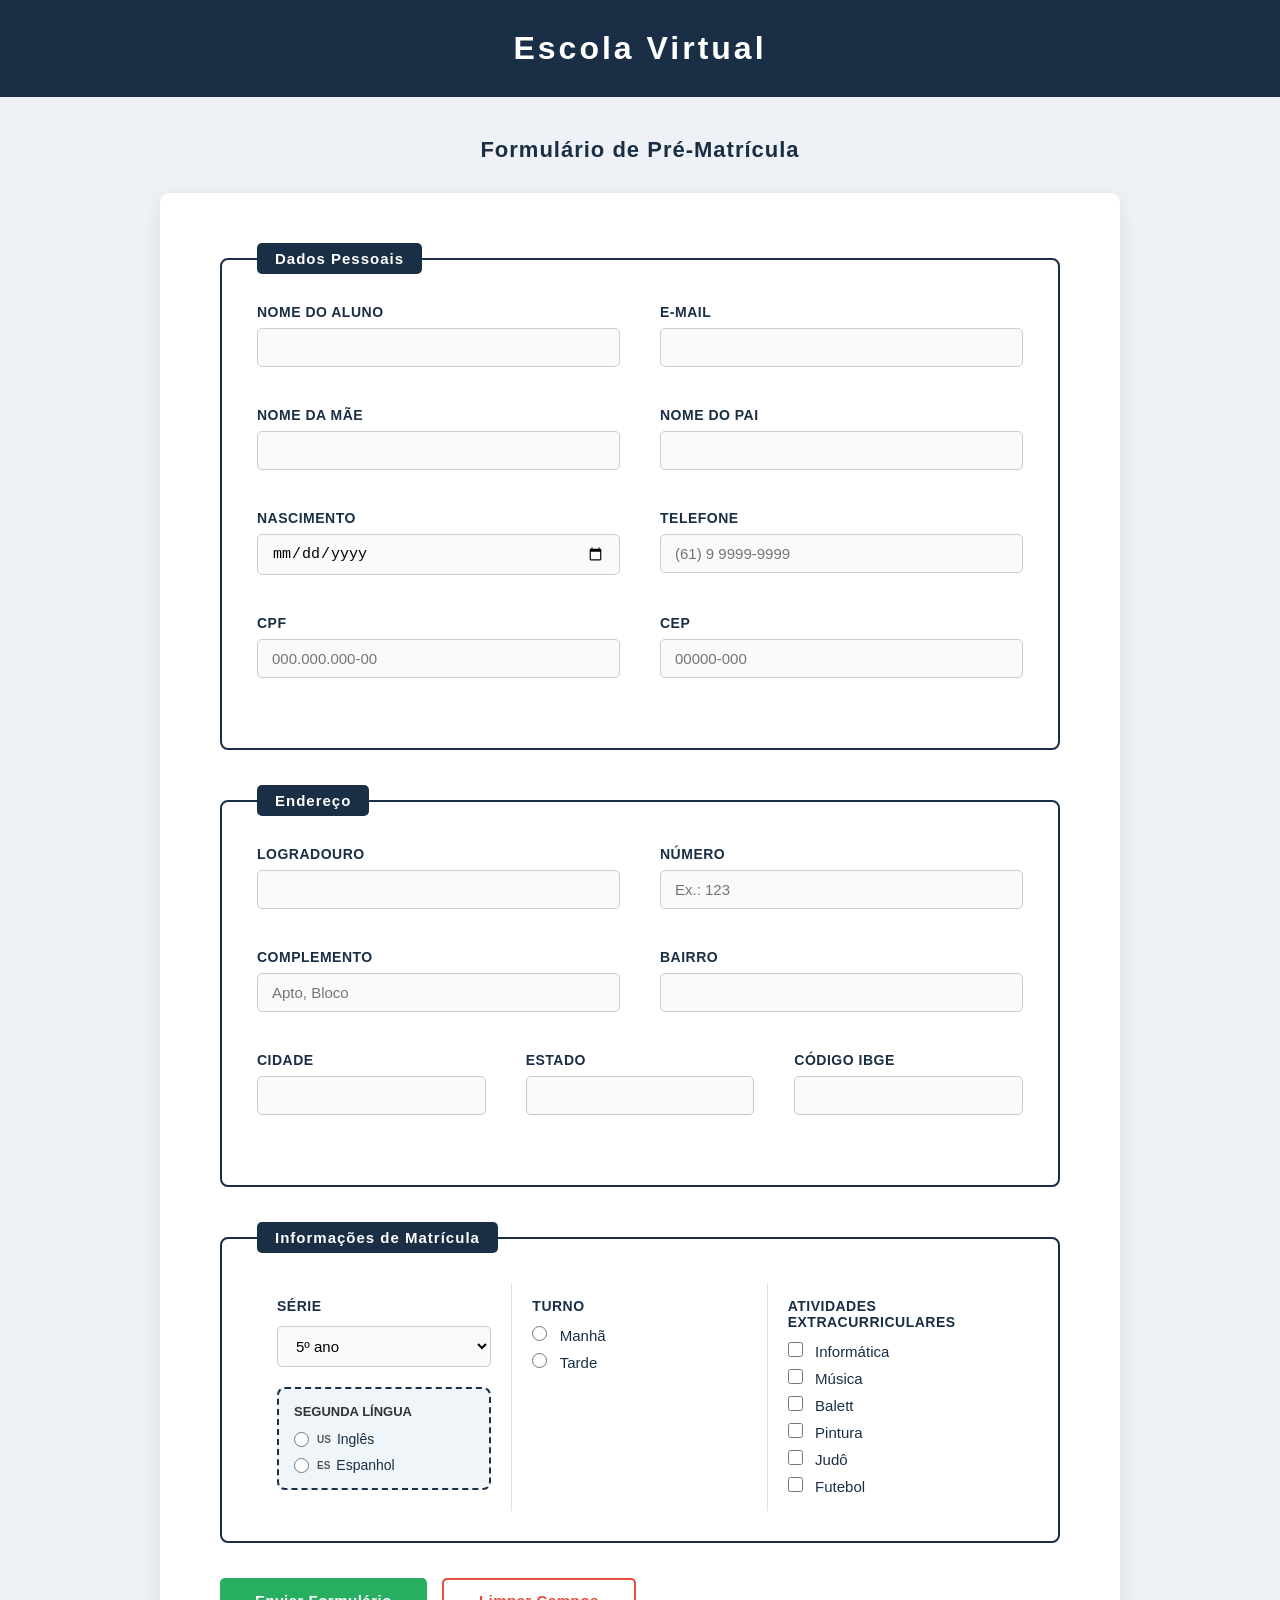
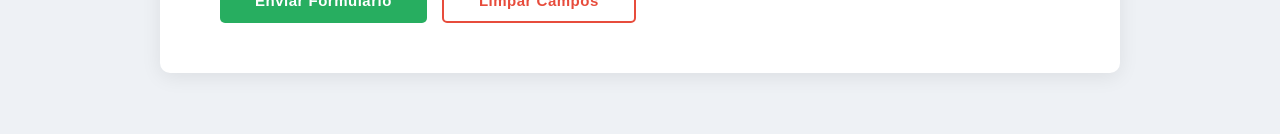
==== projetos/aula04/index.html @ 95add876 "Aula 04 - Javascript e adição de campos" ====
<!DOCTYPE html>
<html lang="pt-BR">

<head>
  <meta charset="UTF-8">
  <title>Escola Virtual</title>
  <link rel="stylesheet" href="style.css">
</head>

<body>

  <h1>Escola Virtual</h1>
  <h2>Formulário de Pré-Matrícula</h2>

  <form action="" method="post">

    <fieldset>
      <legend><strong>Dados Pessoais</strong></legend>

      <div class="campo-grupo">
        <div class="campo">
          <label for="nome_aluno">Nome do Aluno</label>
          <input type="text" id="nome_aluno" name="nome_aluno" required>
        </div>
        <div class="campo">
          <label for="email">E-Mail</label>
          <input type="email" id="email" name="email">
        </div>
      </div>

      <div class="campo-grupo">
        <div class="campo">
          <label for="nome_mae">Nome da Mãe</label>
          <input type="text" id="nome_mae" name="nome_mae">
        </div>
        <div class="campo">
          <label for="nome_pai">Nome do Pai</label>
          <input type="text" id="nome_pai" name="nome_pai">
        </div>
      </div>

      <div class="campo-grupo">
        <div class="campo">
          <label for="nascimento">Nascimento</label>
          <input type="date" id="nascimento" name="nascimento">
        </div>
        <div class="campo">
          <label for="telefone">Telefone</label>
          <input type="text" id="telefone" name="telefone" maxlength="15" placeholder="(61) 9 9999-9999">
        </div>
      </div>

      <div class="campo-grupo">
        <div class="campo">
          <label for="cpf">CPF</label>
          <input type="text" id="cpf" name="cpf" maxlength="14" placeholder="000.000.000-00">
        </div>
        <div class="campo">
          <label for="cep">CEP</label>
          <input type="text" id="cep" name="cep" maxlength="9" placeholder="00000-000">
        </div>
      </div>

    </fieldset>

    <fieldset>
      <legend><strong>Endereço</strong></legend>

      <div class="campo-grupo">
        <div class="campo">
          <label for="logradouro">Logradouro</label>
          <input type="text" id="logradouro" name="logradouro" required>
        </div>
        <div class="campo">
          <label for="numero">Número</label>
          <input type="text" id="numero" name="numero" placeholder="Ex.: 123">
        </div>
      </div>

      <div class="campo-grupo">
        <div class="campo">
          <label for="complemento">Complemento</label>
          <input type="text" id="complemento" name="complemento" placeholder="Apto, Bloco">
        </div>
        <div class="campo">
          <label for="bairro">Bairro</label>
          <input type="text" id="bairro" name="bairro">
        </div>
      </div>

      <div class="campo-grupo-tres">
        <div class="campo">
          <label for="cidade">Cidade</label>
          <input type="text" id="cidade" name="cidade">
        </div>
        <div class="campo">
          <label for="estado">Estado</label>
          <input type="text" id="estado" name="estado">
        </div>
        <div class="campo">
          <label for="ibge">Código IBGE</label>
          <input type="text" id="cpf" name="ibge">
        </div>
      </div>

    </fieldset>

    <fieldset>
      <legend><strong>Informações de Matrícula</strong></legend>

      <table>
        <tr valign="top">
          <td>
            <strong>Série</strong>
            <select id="serie" name="serie">
              <option value="pre-escolar">Pré-escolar</option>
              <option value="1ano">1º ano</option>
              <option value="2ano">2º ano</option>
              <option value="3ano">3º ano</option>
              <option value="4ano">4º ano</option>
              <option value="5ano" selected>5º ano</option>
            </select>

            <div class="segunda-lingua">
              <strong>SEGUNDA LÍNGUA</strong>
              <div class="opcao-lingua">
                <input type="radio" name="lingua" id="ingles" value="ingles">
                <label for="ingles"><span class="sigla">US</span> Inglês</label>
              </div>
              <div class="opcao-lingua">
                <input type="radio" name="lingua" id="espanhol" value="espanhol">
                <label for="espanhol"><span class="sigla">ES</span> Espanhol</label>
              </div>
            </div>
          </td>

          <td>
            <strong>Turno</strong>
            <input type="radio" name="turno" id="manha" value="manha">
            <label for="manha">Manhã</label><br>
            <input type="radio" name="turno" id="tarde" value="tarde">
            <label for="tarde">Tarde</label>
          </td>

          <td>
            <strong>Atividades Extracurriculares</strong>
            <input type="checkbox" name="atividades" id="informatica" value="informatica">
            <label for="informatica">Informática</label><br>

            <input type="checkbox" name="atividades" id="musica" value="musica">
            <label for="musica">Música</label><br>

            <input type="checkbox" name="atividades" id="balet" value="balet">
            <label for="balet">Balett</label><br>

            <input type="checkbox" name="atividades" id="pintura" value="pintura">
            <label for="pintura">Pintura</label><br>

            <input type="checkbox" name="atividades" id="judo" value="judo">
            <label for="judo">Judô</label><br>

            <input type="checkbox" name="atividades" id="futebol" value="futebol">
            <label for="futebol">Futebol</label>
          </td>
        </tr>
      </table>
    </fieldset>

    <div class="botoes">
      <input type="submit" value="Enviar Formulário">
      <input type="reset" value="Limpar Campos">
    </div>

  </form>

</body>

<script>
  const campoCep = document.getElementById('cep');
  campoCep.addEventListener('input', function () {
    let valor = this.value.replace(/\D/g, ``);
    if (valor.length > 5) {
      valor = valor.slice(0, 5) + '-' + valor.slice(5, 8);
    }
    this.value = valor;
  })

  const campoCpf = document.getElementById('cpf');
  campoCpf.addEventListener('input', function () {
    let valor = this.value.replace(/\D/g, ``);
    if (valor.length > 11) {
      valor = valor.slice(0, 11);
    }
    if (valor.length > 9) {
      valor = valor.slice(0, 3) + '.' + valor.slice(3, 6) + '.' + valor.slice(6, 9) + '-' + valor.slice(9);
    } else if (valor.length > 6) {
      valor = valor.slice(0, 3) + '.' + valor.slice(3, 6) + '.' + valor.slice(6);
    } else if (valor.length > 3) {
      valor = valor.slice(0, 3) + '.' + valor.slice(3);
    }
    this.value = valor;
  });
</script>

</html>
---- projetos/aula04/style.css ----
/* =============================================
   RESET BÁSICO
============================================= */
* {
  margin: 0;
  padding: 0;
  box-sizing: border-box;
}

/* =============================================
   BODY
============================================= */
body {
  font-family: Arial, sans-serif;
  font-size: 16px;
  background-color: #eef1f5;
  color: #333333;
  min-height: 100vh;
}

/* =============================================
   CABEÇALHO
============================================= */
h1 {
  background-color: #1a2f45;
  color: #ffffff;
  text-align: center;
  padding: 30px 20px;
  font-size: 32px;
  letter-spacing: 3px;
}

h2 {
  text-align: center;
  color: #1a2f45;
  margin: 40px 0 30px;
  font-size: 22px;
  letter-spacing: 1px;
}

/* =============================================
   FORMULÁRIO - Layout wide centralizado
============================================= */
form {
  width: 90%;
  max-width: 960px;
  margin: 0 auto 60px auto;
  background-color: #ffffff;
  padding: 50px 60px;
  border-radius: 10px;
  box-shadow: 0 4px 20px rgba(0, 0, 0, 0.08);
}

/* =============================================
   FIELDSET
============================================= */
fieldset {
  border: 2px solid #1a2f45;
  border-radius: 8px;
  padding: 30px 35px;
  margin-bottom: 35px;
}

legend {
  background-color: #1a2f45;
  color: #ffffff;
  padding: 7px 18px;
  border-radius: 5px;
  font-size: 15px;
  letter-spacing: 1px;
}

/* =============================================
   GRID DE CAMPOS - Duas colunas
============================================= */
.campo-grupo {
  display: grid;
  grid-template-columns: 1fr 1fr;
  gap: 20px 40px;
  margin-bottom: 20px;
}

/* =============================================
   GRID DE CAMPOS - Três colunas
============================================= */
.campo-grupo-tres {
    display: grid;
    grid-template-columns: 1fr 1fr 1fr;
    gap: 20px 40px;
    margin-bottom: 20px;
  }

/* =============================================
   CADA CAMPO INDIVIDUAL
============================================= */
.campo {
  display: flex;
  flex-direction: column;
  margin-bottom: 20px;
}

/* =============================================
   NASCIMENTO E TELEFONE - linha inline
============================================= */
.campo-inline {
  display: flex;
  align-items: center;
  gap: 10px;
  flex-wrap: wrap;
  margin-bottom: 20px;
}

.campo-inline label {
  margin-bottom: 0;
  white-space: nowrap;
}

/* =============================================
   LABELS
============================================= */
label {
  display: inline-block;
  margin-bottom: 8px;
  font-weight: bold;
  color: #1a2f45;
  font-size: 14px;
  text-transform: uppercase;
  letter-spacing: 0.5px;
}

/* =============================================
   INPUTS - Regra geral para todos os tipos
============================================= */
input[type="text"],
input[type="email"],
input[type="date"] {
  padding: 10px 14px;
  border: 1px solid #cccccc;
  border-radius: 5px;
  font-size: 15px;
  background-color: #fafafa;
  transition: border-color 0.3s, box-shadow 0.3s;
}

/* Inputs que ocupam largura total */
.campo input[type="text"],
.campo input[type="email"],
.campo input[type="date"] {
  width: 100%;
}

/* Inputs dentro da linha inline ficam com tamanho automático */
.campo-inline input[type="text"] {
  width: auto;
}

/* Efeito de foco em todos os inputs */
input[type="text"]:focus,
input[type="email"]:focus,
input[type="date"]:focus {
  border-color: #1a2f45;
  box-shadow: 0 0 0 3px rgba(26, 47, 69, 0.1);
  outline: none;
  background-color: #ffffff;
}

/* =============================================
   SELECT
============================================= */
select {
  padding: 10px 14px;
  border: 1px solid #cccccc;
  border-radius: 5px;
  font-size: 15px;
  background-color: #fafafa;
  cursor: pointer;
  width: 100%;
  transition: border-color 0.3s;
}

select:focus {
  border-color: #1a2f45;
  outline: none;
}

/* =============================================
   TABELA DE MATRÍCULA
============================================= */
table {
  width: 100%;
  border-collapse: separate;
  border-spacing: 0;
}

td {
  padding: 15px 20px;
  vertical-align: top;
  border-right: 1px solid #e0e0e0;
  width: 33.33%;
}

td:last-child {
  border-right: none;
}

/* Título das colunas da tabela */
td > b,
td > strong {
  display: block;
  font-size: 14px;
  text-transform: uppercase;
  letter-spacing: 0.5px;
  color: #1a2f45;
  margin-bottom: 12px;
}

/* =============================================
   RADIO E CHECKBOX
============================================= */
input[type="radio"],
input[type="checkbox"] {
  margin-right: 8px;
  cursor: pointer;
  accent-color: #1a2f45;
  width: 15px;
  height: 15px;
}

/* Labels de radio e checkbox sem uppercase */
td label {
  text-transform: none;
  letter-spacing: 0;
  font-weight: normal;
  font-size: 15px;
  display: inline;
  margin-bottom: 0;
}

/* Espaçamento entre as linhas de checkbox/radio */
td br + input {
  margin-top: 8px;
}

/* =============================================
   ÁREA DOS BOTÕES
============================================= */
.botoes {
  display: flex;
  gap: 15px;
  margin-top: 10px;
}

input[type="submit"] {
  background-color: #27ae60;
  color: #ffffff;
  border: none;
  padding: 12px 35px;
  border-radius: 5px;
  font-size: 15px;
  font-weight: bold;
  cursor: pointer;
  letter-spacing: 0.5px;
  transition: background-color 0.3s, transform 0.1s;
}

input[type="submit"]:hover {
  background-color: #1e8449;
}

input[type="submit"]:active {
  transform: scale(0.98);
}

input[type="reset"] {
  background-color: #ffffff;
  color: #e74c3c;
  border: 2px solid #e74c3c;
  padding: 12px 35px;
  border-radius: 5px;
  font-size: 15px;
  font-weight: bold;
  cursor: pointer;
  letter-spacing: 0.5px;
  transition: background-color 0.3s, color 0.3s, transform 0.1s;
}

input[type="reset"]:hover {
  background-color: #e74c3c;
  color: #ffffff;
}

input[type="reset"]:active {
  transform: scale(0.98);
}

/* =============================================
   BLOCO SEGUNDA LÍNGUA
============================================= */
.segunda-lingua {
    background-color: #f0f5fa;
    border: 2px dashed #1a2f45;
    border-radius: 8px;
    padding: 15px;
    margin-top: 20px;
    width: 100%;
  }
  
  .segunda-lingua strong {
    font-size: 13px;
    margin-bottom: 12px;
    display: block;
  }
  
  .opcao-lingua {
    display: flex;
    align-items: center;
    margin-bottom: 10px;
  }
  
  .opcao-lingua:last-child {
    margin-bottom: 0;
  }
  
  .opcao-lingua label {
    font-size: 14px;
    cursor: pointer;
    display: flex;
    align-items: center;
    gap: 6px;
  }

  .sigla {
    font-size: 10px;
    font-weight: bold;
    color: #555;
    text-transform: uppercase;
  }
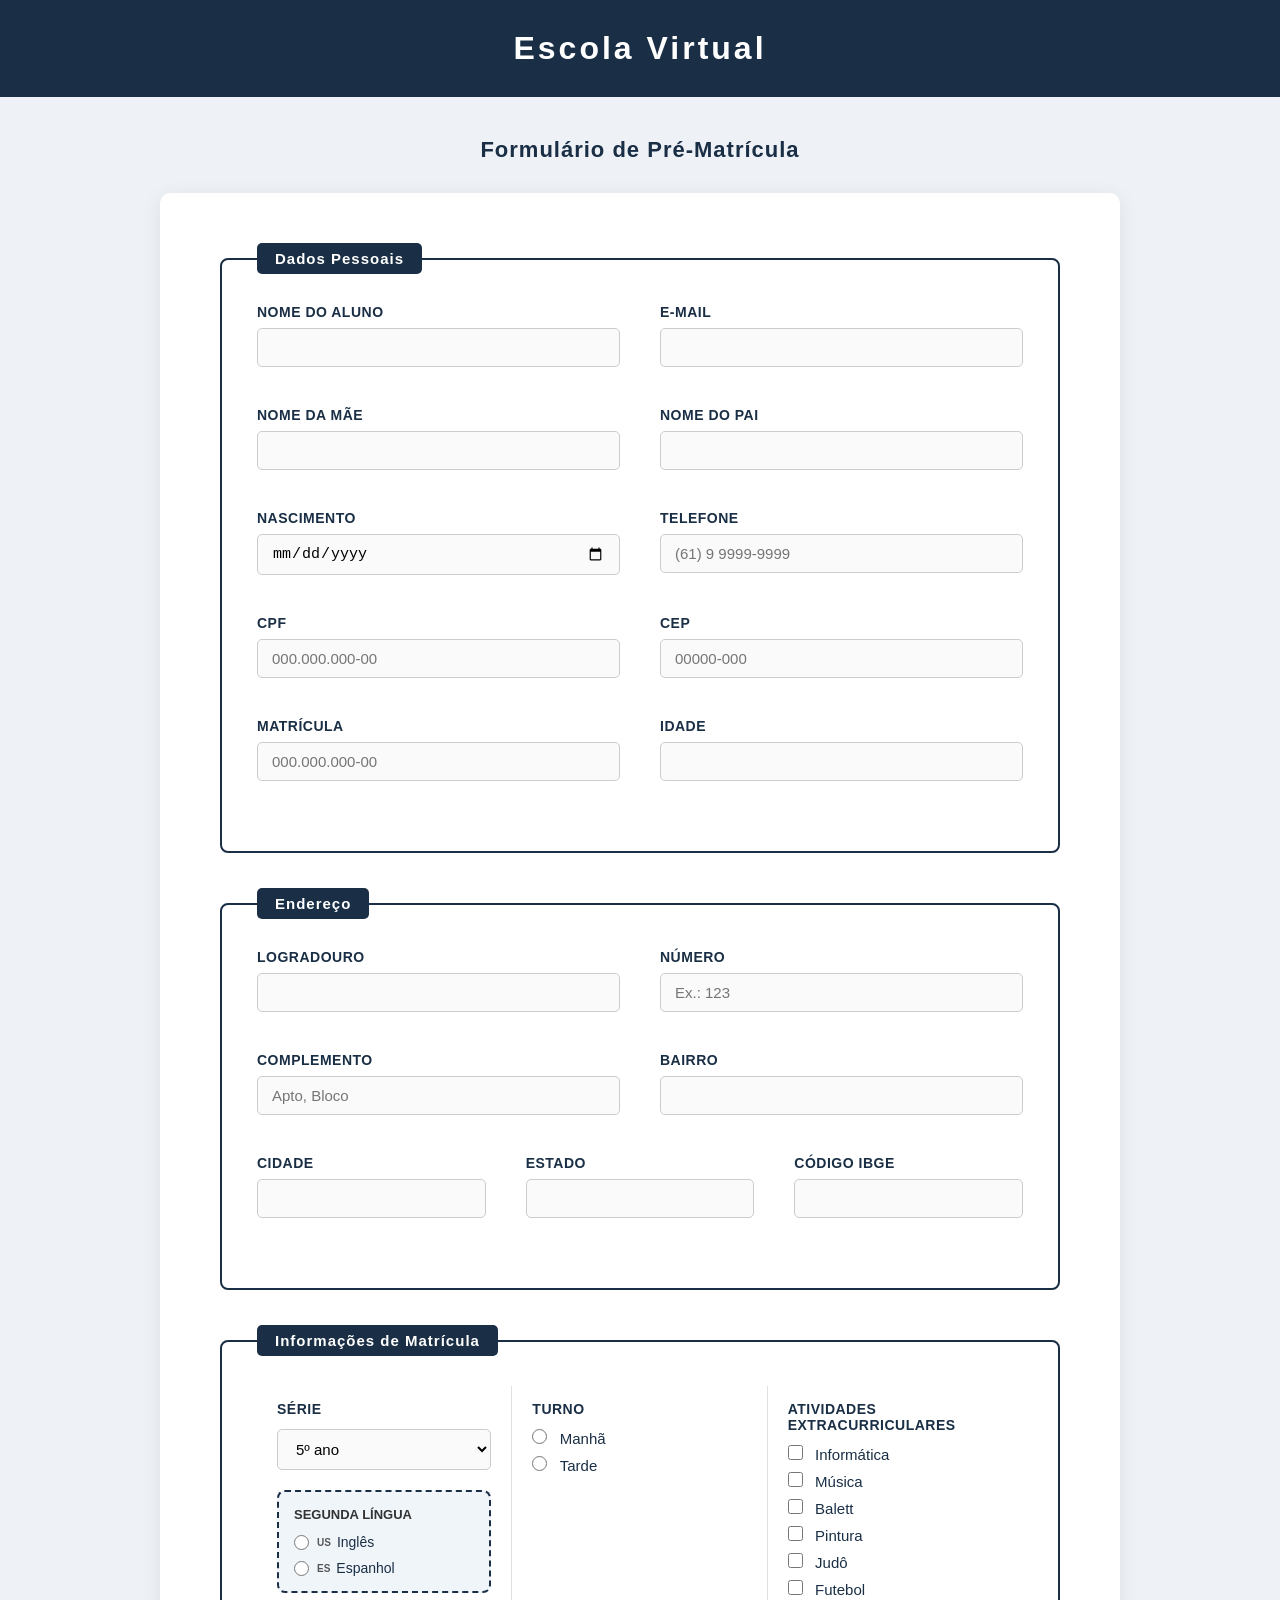
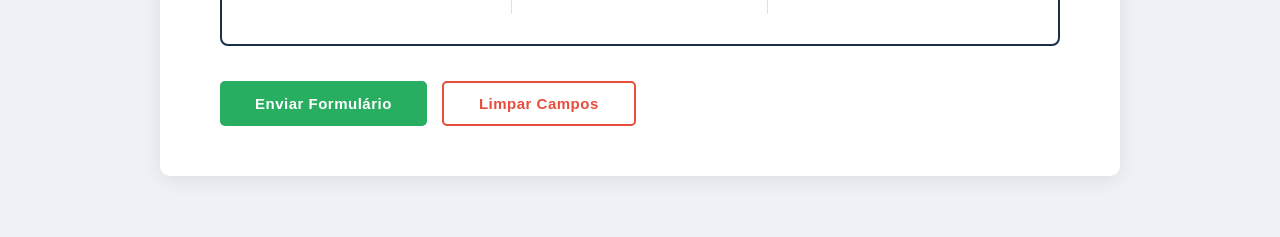
==== commit 7c9654c9: "Aula 04 - Javascript (Adição de campos, calcular idade e API de CEP)" ====
--- a/projetos/aula04/index.html
+++ b/projetos/aula04/index.html
@@ -42,7 +42,7 @@
       <div class="campo-grupo">
         <div class="campo">
           <label for="nascimento">Nascimento</label>
-          <input type="date" id="nascimento" name="nascimento">
+          <input type="date" id="nascimento" name="nascimento" onchange="calcularIdade()">
         </div>
         <div class="campo">
           <label for="telefone">Telefone</label>
@@ -61,6 +61,17 @@
         </div>
       </div>
 
+      <div class="campo-grupo">
+        <div class="campo">
+          <label for="matricula">Matrícula</label>
+          <input type="text" id="matricula" name="matricula" maxlength="14" placeholder="000.000.000-00">
+        </div>
+        <div class="campo">
+          <label for="idade">Idade</label>
+          <input type="text" id="idade" name="idade" readonly>
+        </div>
+      </div>
+
     </fieldset>
 
     <fieldset>
@@ -69,7 +80,7 @@
       <div class="campo-grupo">
         <div class="campo">
           <label for="logradouro">Logradouro</label>
-          <input type="text" id="logradouro" name="logradouro" required>
+          <input type="text" id="logradouro" name="logradouro" readonly>
         </div>
         <div class="campo">
           <label for="numero">Número</label>
@@ -84,22 +95,22 @@
         </div>
         <div class="campo">
           <label for="bairro">Bairro</label>
-          <input type="text" id="bairro" name="bairro">
+          <input type="text" id="bairro" name="bairro" readonly>
         </div>
       </div>
 
       <div class="campo-grupo-tres">
         <div class="campo">
           <label for="cidade">Cidade</label>
-          <input type="text" id="cidade" name="cidade">
+          <input type="text" id="cidade" name="cidade" readonly>
         </div>
         <div class="campo">
           <label for="estado">Estado</label>
-          <input type="text" id="estado" name="estado">
+          <input type="text" id="estado" name="estado" readonly>
         </div>
         <div class="campo">
           <label for="ibge">Código IBGE</label>
-          <input type="text" id="cpf" name="ibge">
+          <input type="text" id="ibge" name="ibge" readonly>
         </div>
       </div>
 
@@ -175,31 +186,6 @@
 
 </body>
 
-<script>
-  const campoCep = document.getElementById('cep');
-  campoCep.addEventListener('input', function () {
-    let valor = this.value.replace(/\D/g, ``);
-    if (valor.length > 5) {
-      valor = valor.slice(0, 5) + '-' + valor.slice(5, 8);
-    }
-    this.value = valor;
-  })
-
-  const campoCpf = document.getElementById('cpf');
-  campoCpf.addEventListener('input', function () {
-    let valor = this.value.replace(/\D/g, ``);
-    if (valor.length > 11) {
-      valor = valor.slice(0, 11);
-    }
-    if (valor.length > 9) {
-      valor = valor.slice(0, 3) + '.' + valor.slice(3, 6) + '.' + valor.slice(6, 9) + '-' + valor.slice(9);
-    } else if (valor.length > 6) {
-      valor = valor.slice(0, 3) + '.' + valor.slice(3, 6) + '.' + valor.slice(6);
-    } else if (valor.length > 3) {
-      valor = valor.slice(0, 3) + '.' + valor.slice(3);
-    }
-    this.value = valor;
-  });
-</script>
+<script src ="script.js"></script>
 
 </html>
